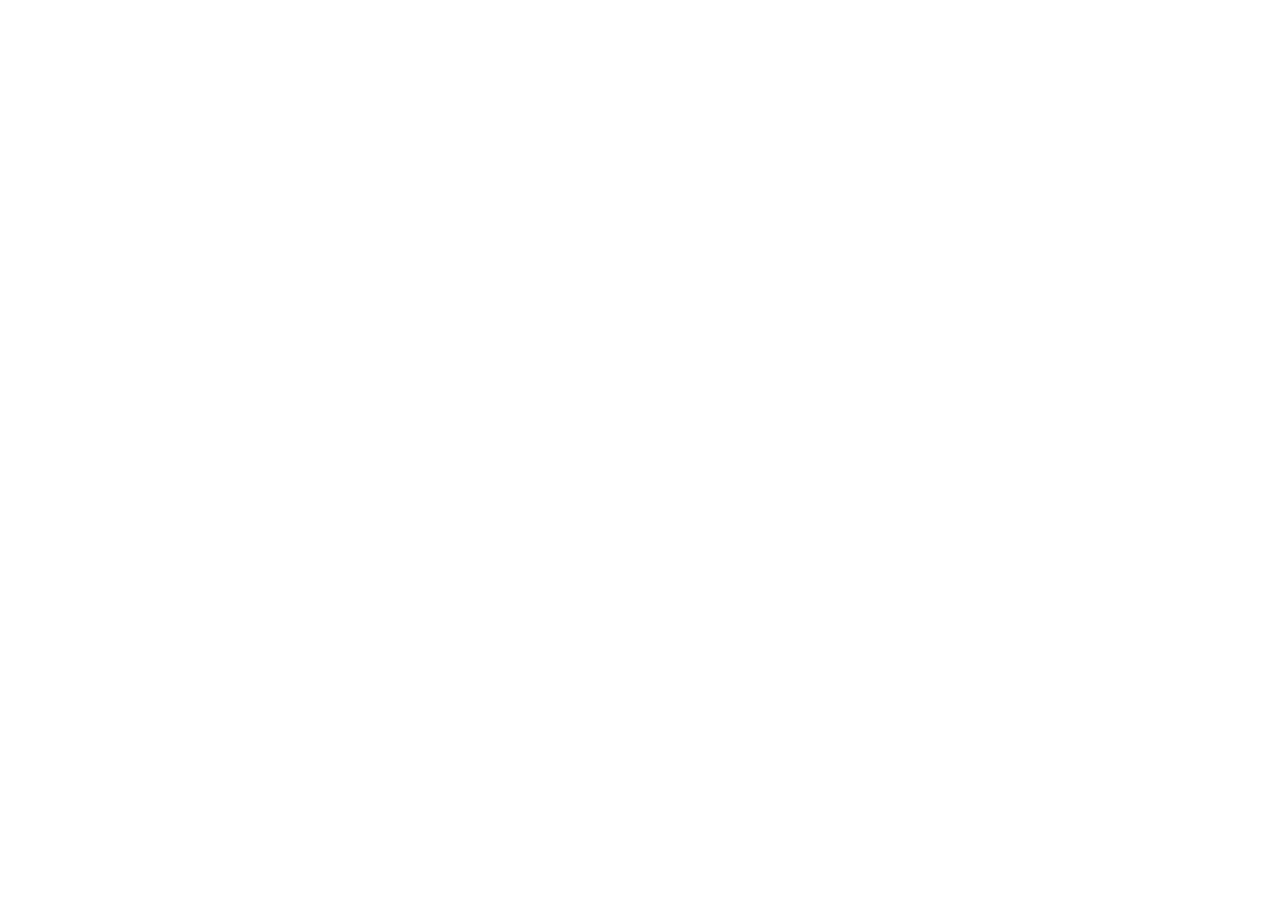
==== questions.html @ 68efd1a2 "Created and styled the homepage" ====
<!doctype html>
<html lang="en">
  <head>
    <meta charset="UTF-8" />
    <meta name="viewport" content="width=device-width, initial-scale=1.0" />

    <!-- CUSTOM META TAGS -->
    <meta name="author" content="Creative Mindset" />
    <meta
      name="description"
      content="Dive into thousands of fun, bite-sized quizzes. Whether you have five minutes to kill or want to challenge your friends to a showdown, BrainBuzz is your go-to hub for brain-teasing fun."
    />

    <!-- FAVICON -->
    <link rel="icon" href="./assets/imgs/favicon.png" />

    <!-- CSS LINKING -->
    <link rel="stylesheet" href="./css/styles.css" />

    <!-- TITLE -->
    <title>BrainBuzz</title>
  </head>
  <body></body>
</html>
---- css/styles.css ----
/* GOOGLE FONTS LINKING */
@import url("https://fonts.googleapis.com/css2?family=Quicksand:wght@300..700&display=swap");

*,
*::before,
*::after {
  margin: 0;
  padding: 0;
  box-sizing: border-box;
}

/* CUSTOM CSS VARIABLES */
:root {
  /* Colors */
  --color-black: #000;
  --color-purple: #6813de;
  --color-pink-dark: #ff475d;
  --color-pink-light: #fe909d;
  --color-blue: #80c0fe;
  --color-blue-light: #c3e2ff;

  /* Fonts */
  --fs1: 18.75rem;
  --fs2: 9rem;
  --fs3: 2.25rem;
  --fs4: 2rem;
  --fs5: 1.5rem;
  --fs5: 1.5rem;

  /* Transition */
  --transition: all 0.4s ease;
}

/* GENERAL CSS STYLING */
body {
  inline-size: 100%;
  min-block-size: 100vh;
  font-family: "Quicksand", sans-serif;
  color: var(--color-black);
}

h1 {
  font-size: var(--fs2);
  margin-bottom: 0.5rem;
  text-shadow: 10px 5px 10.8px rgba(0, 0, 0, 0.1);
}

li {
  list-style: none;
}

a {
  text-decoration: none;
}

/* HOMEPAGE STYLING */
.container {
  inline-size: 100%;
  block-size: 100vh;
}

.home-container {
  background: url("../assets/imgs/home-bg.png") no-repeat center;
  background-size: cover;
  position: relative;
}

.home-contents {
  position: absolute;
  left: 50%;
  top: 50%;
  transform: translate(-50%, -50%);
}

.start-quiz {
  color: var(--color-black);
  font-size: var(--fs4);
  padding-left: 20px;
  font-weight: 600;
  transition: var(--transition);
  display: flex;
  align-items: center;
  gap: 1rem;
}

.start-quiz i {
  transition: var(--transition);
}

.start-quiz:hover i {
  transform: translateX(5px);
}
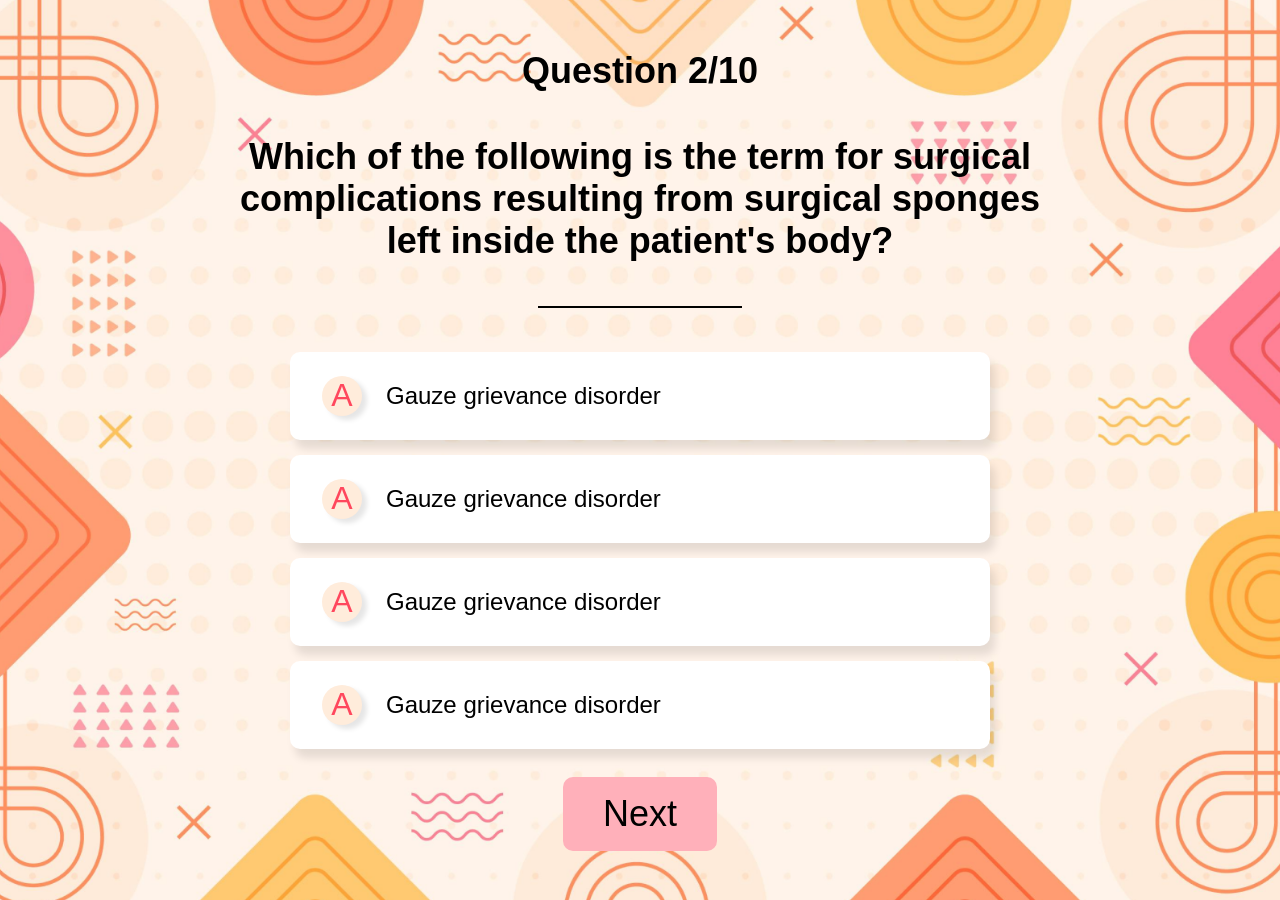
==== commit af192115: "created and styled the questions page" ====
--- a/questions.html
+++ b/questions.html
@@ -20,5 +20,42 @@
     <!-- TITLE -->
     <title>BrainBuzz</title>
   </head>
-  <body></body>
+  <body>
+    <div class="container question-container">
+      <div class="ques-container flex">
+        <div class="questions flex">
+          <h2>Question 2/10</h2>
+          <p>
+            Which of the following is the term for surgical complications
+            resulting from surgical sponges left inside the patient's body?
+          </p>
+          <div class="line"></div>
+        </div>
+
+        <ul class="choices">
+          <li>
+            <span class="letters">A</span>
+            <span class="answers">Gauze grievance disorder</span>
+          </li>
+
+          <li>
+            <span class="letters">A</span>
+            <span class="answers">Gauze grievance disorder</span>
+          </li>
+
+          <li>
+            <span class="letters">A</span>
+            <span class="answers">Gauze grievance disorder</span>
+          </li>
+
+          <li>
+            <span class="letters">A</span>
+            <span class="answers">Gauze grievance disorder</span>
+          </li>
+        </ul>
+
+        <button class="next-btn" id="next-btn">Next</button>
+      </div>
+    </div>
+  </body>
 </html>
--- a/css/styles.css
+++ b/css/styles.css
@@ -18,14 +18,15 @@
   --color-pink-light: #fe909d;
   --color-blue: #80c0fe;
   --color-blue-light: #c3e2ff;
+  --color-white: #fff;
+  --color-next-btn: #ffb0ba;
 
   /* Fonts */
   --fs1: 18.75rem;
-  --fs2: 9rem;
-  --fs3: 2.25rem;
-  --fs4: 2rem;
-  --fs5: 1.5rem;
-  --fs5: 1.5rem;
+  --fs2: 6rem;
+  --fs3: 1.4rem;
+  --fs4: 1.3rem;
+  --fs5: 1.2rem;
 
   /* Transition */
   --transition: all 0.4s ease;
@@ -45,6 +46,10 @@
   text-shadow: 10px 5px 10.8px rgba(0, 0, 0, 0.1);
 }
 
+h2 {
+  font-size: var(--fs3);
+}
+
 li {
   list-style: none;
 }
@@ -57,6 +62,12 @@
 .container {
   inline-size: 100%;
   block-size: 100vh;
+}
+
+.flex {
+  display: flex;
+  align-items: center;
+  flex-direction: column;
 }
 
 .home-container {
@@ -74,7 +85,7 @@
 
 .start-quiz {
   color: var(--color-black);
-  font-size: var(--fs4);
+  font-size: var(--fs5);
   padding-left: 20px;
   font-weight: 600;
   transition: var(--transition);
@@ -90,3 +101,138 @@
 .start-quiz:hover i {
   transform: translateX(5px);
 }
+
+/* QUESTIONS SECTION STYLING */
+.question-container {
+  background: url("../assets/imgs/quizbg-2.png") no-repeat center;
+  background-size: cover;
+  display: grid;
+  place-content: center;
+  color: var(--color-black);
+}
+
+.ques-container {
+  text-align: center;
+  max-inline-size: 856px;
+  margin: 0 1rem;
+}
+
+.questions {
+  gap: 2rem;
+  margin-bottom: 1.5rem;
+}
+
+.questions p {
+  font-size: var(--fs3);
+  font-weight: 600;
+}
+
+.line {
+  block-size: 2px;
+  inline-size: 204px;
+  background: var(--color-black);
+}
+
+.choices {
+  display: grid;
+  grid-template-columns: 1fr;
+  gap: 0.9375rem;
+  text-align: left;
+  margin-bottom: 1.75rem;
+}
+
+.choices li {
+  background: var(--color-white);
+  box-shadow: 5px 9px 8.1px rgba(0, 0, 0, 0.1);
+  max-inline-size: 700px;
+  padding: 1.5rem 2rem;
+  border-radius: 10px;
+  display: flex;
+  align-items: center;
+  gap: 1.5rem;
+  cursor: pointer;
+  transition: var(--transition);
+}
+
+.choices li.active {
+  background: var(--color-pink-light);
+  color: var(--color-white);
+}
+
+.choices li:hover {
+  box-shadow: 3.8px 7.7px 7.7px hsl(0deg 0% 0% / 0.38);
+}
+
+.choices li.active .letters {
+  background: var(--color-pink-dark);
+  color: #ffecdb;
+}
+
+.letters {
+  font-size: var(--fs4);
+  color: var(--color-pink-dark);
+  inline-size: 30px;
+  block-size: 30px;
+  background: #ffecdb;
+  display: flex;
+  align-items: center;
+  justify-content: center;
+  border-radius: 100vmax;
+  box-shadow: 5px 4px 5.8px rgba(0, 0, 0, 0.1);
+}
+
+.answers {
+  font-size: var(--fs5);
+  font-weight: 500;
+}
+
+.next-btn {
+  background: var(--color-next-btn);
+  border: none;
+  outline: none;
+  padding: 1rem 2.5rem;
+  font-size: var(--fs3);
+  border-radius: 10px;
+  color: var(--color-black);
+  cursor: pointer;
+  transition: var(--transition);
+}
+
+.next-btn:hover {
+  box-shadow: 3.8px 7.7px 7.7px hsl(0deg 0% 0% / 0.38);
+  background: var(--color-pink-dark);
+  color: var(--color-white);
+}
+
+@media screen and (min-width: 992px) {
+  :root {
+    /* Fonts */
+    --fs1: 18.75rem;
+    --fs2: 9rem;
+    --fs3: 2.25rem;
+    --fs4: 2rem;
+    --fs5: 1.5rem;
+  }
+
+  .start-quiz {
+    font-size: var(--fs4);
+  }
+
+  .ques-container {
+    margin: 0;
+  }
+
+  .questions {
+    gap: 2.75rem;
+    margin-bottom: 2.75rem;
+  }
+
+  .choices li {
+    inline-size: 700px;
+  }
+
+  .letters {
+    inline-size: 40px;
+    block-size: 40px;
+  }
+}
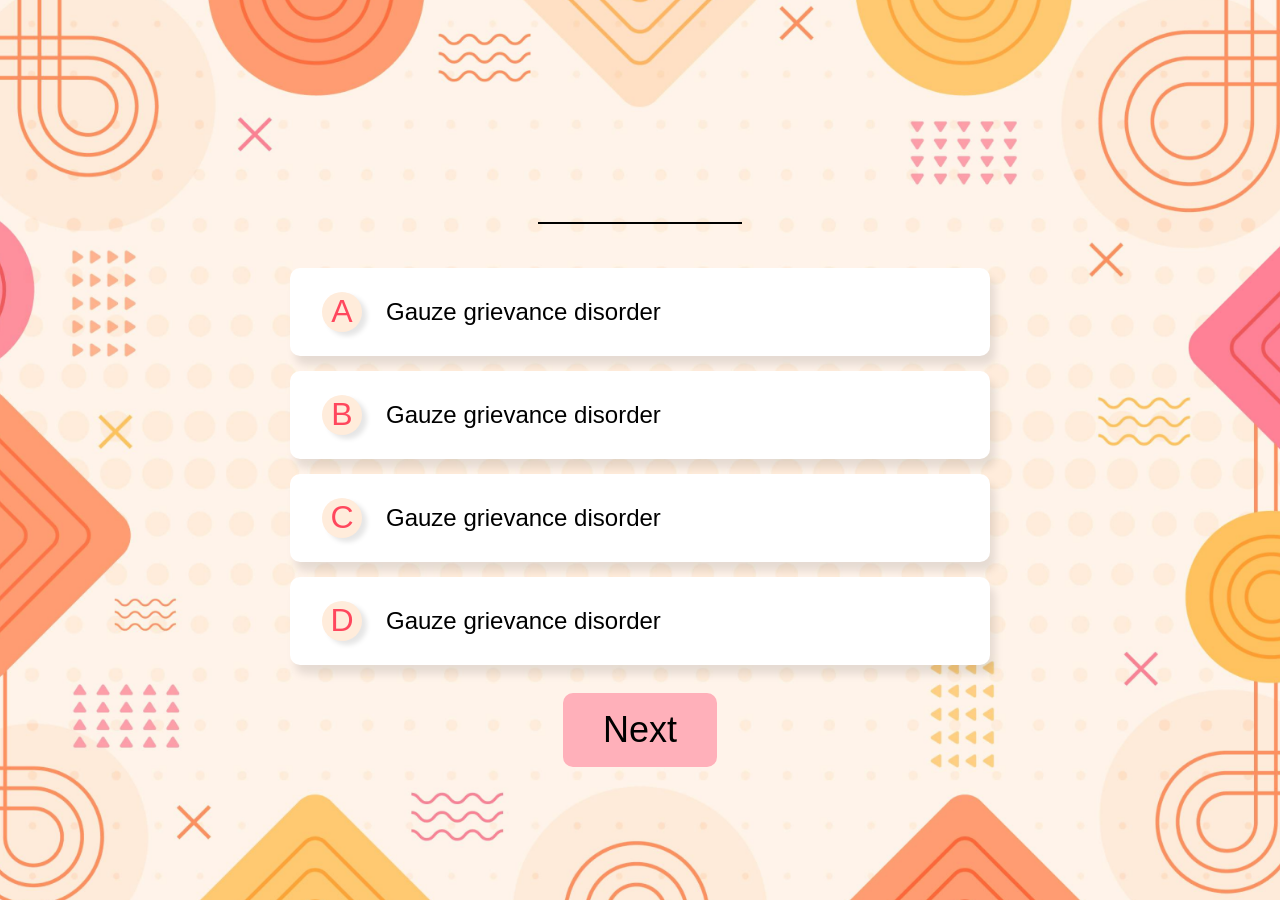
==== commit fd676664: "Dynamically displayed the questions, choices and created an active state when a choice is clicked" ====
--- a/questions.html
+++ b/questions.html
@@ -24,32 +24,29 @@
     <div class="container question-container">
       <div class="ques-container flex">
         <div class="questions flex">
-          <h2>Question 2/10</h2>
-          <p>
-            Which of the following is the term for surgical complications
-            resulting from surgical sponges left inside the patient's body?
-          </p>
+          <h2 id="question-number"></h2>
+          <p id="question"></p>
           <div class="line"></div>
         </div>
 
-        <ul class="choices">
+        <ul class="choices" id="choices">
           <li>
             <span class="letters">A</span>
             <span class="answers">Gauze grievance disorder</span>
           </li>
 
           <li>
-            <span class="letters">A</span>
+            <span class="letters">B</span>
             <span class="answers">Gauze grievance disorder</span>
           </li>
 
           <li>
-            <span class="letters">A</span>
+            <span class="letters">C</span>
             <span class="answers">Gauze grievance disorder</span>
           </li>
 
           <li>
-            <span class="letters">A</span>
+            <span class="letters">D</span>
             <span class="answers">Gauze grievance disorder</span>
           </li>
         </ul>
@@ -57,5 +54,7 @@
         <button class="next-btn" id="next-btn">Next</button>
       </div>
     </div>
+
+    <script src="./js/script.js"></script>
   </body>
 </html>
